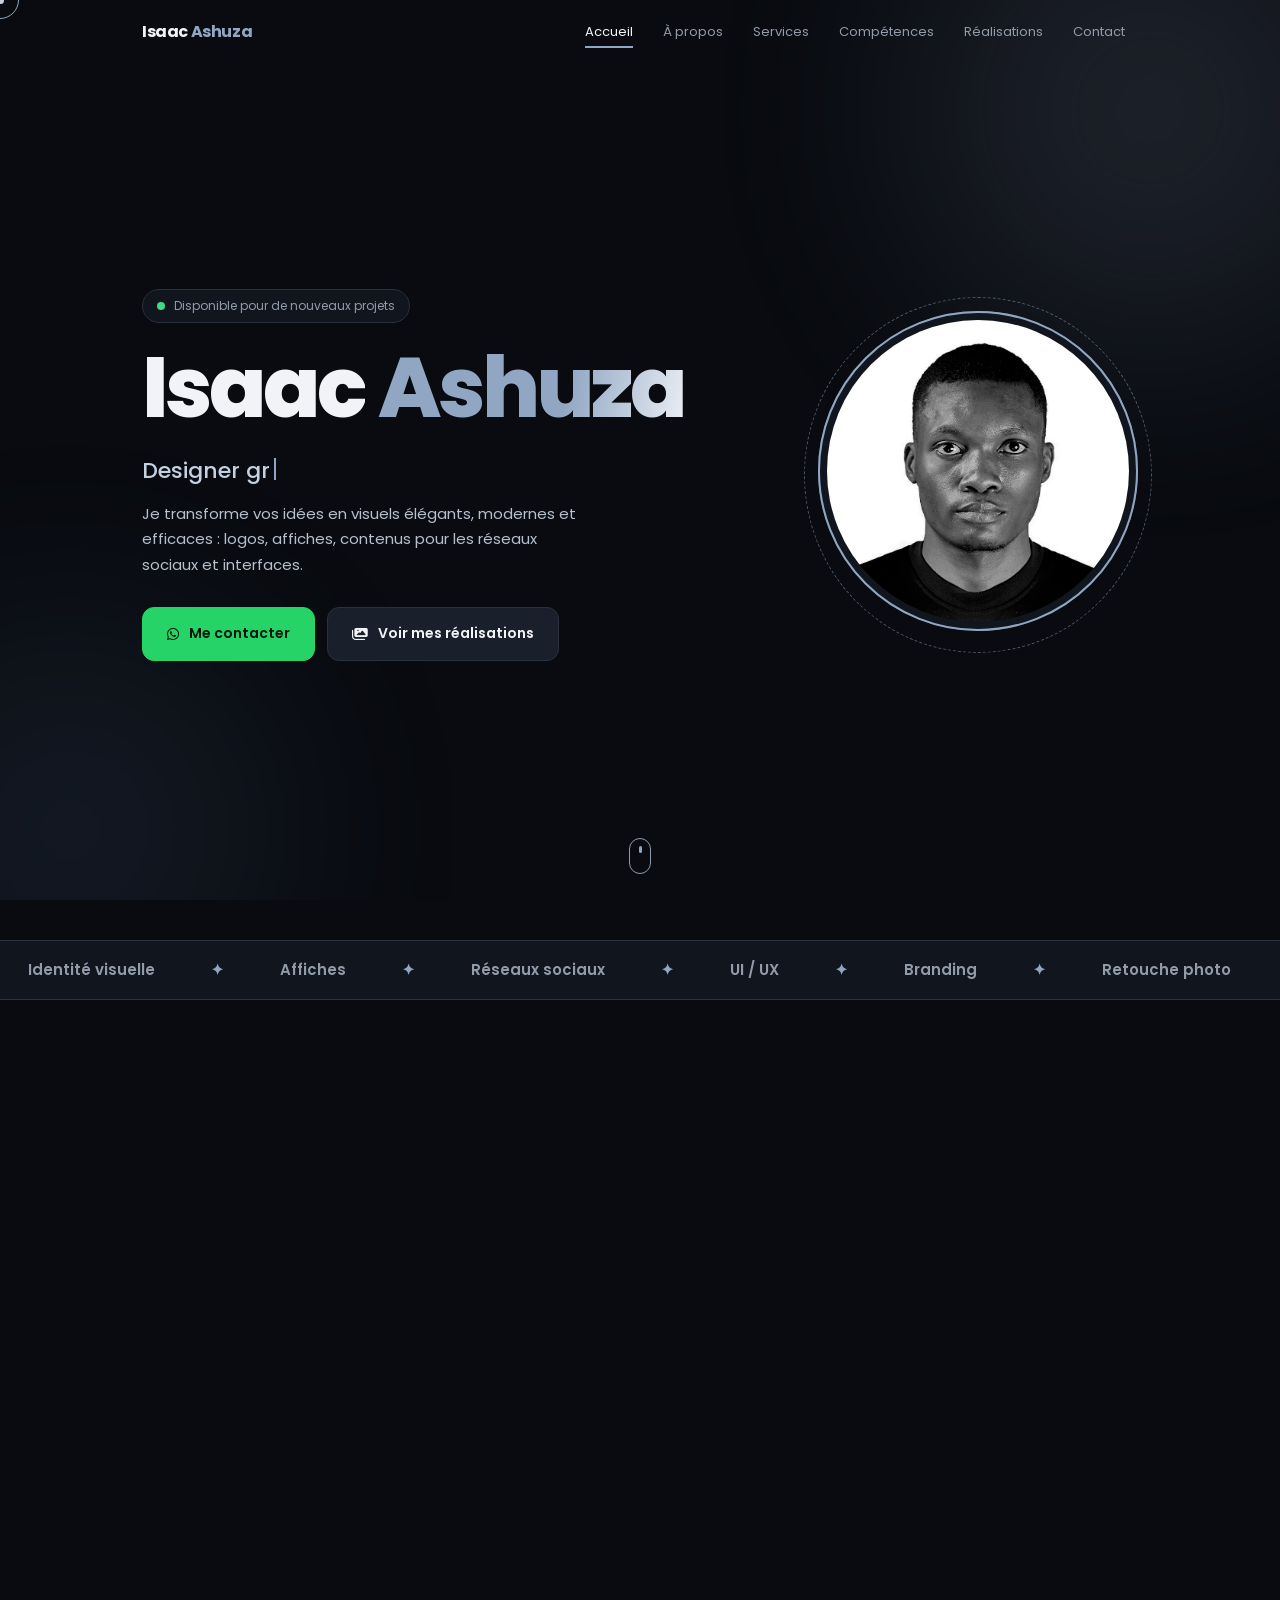
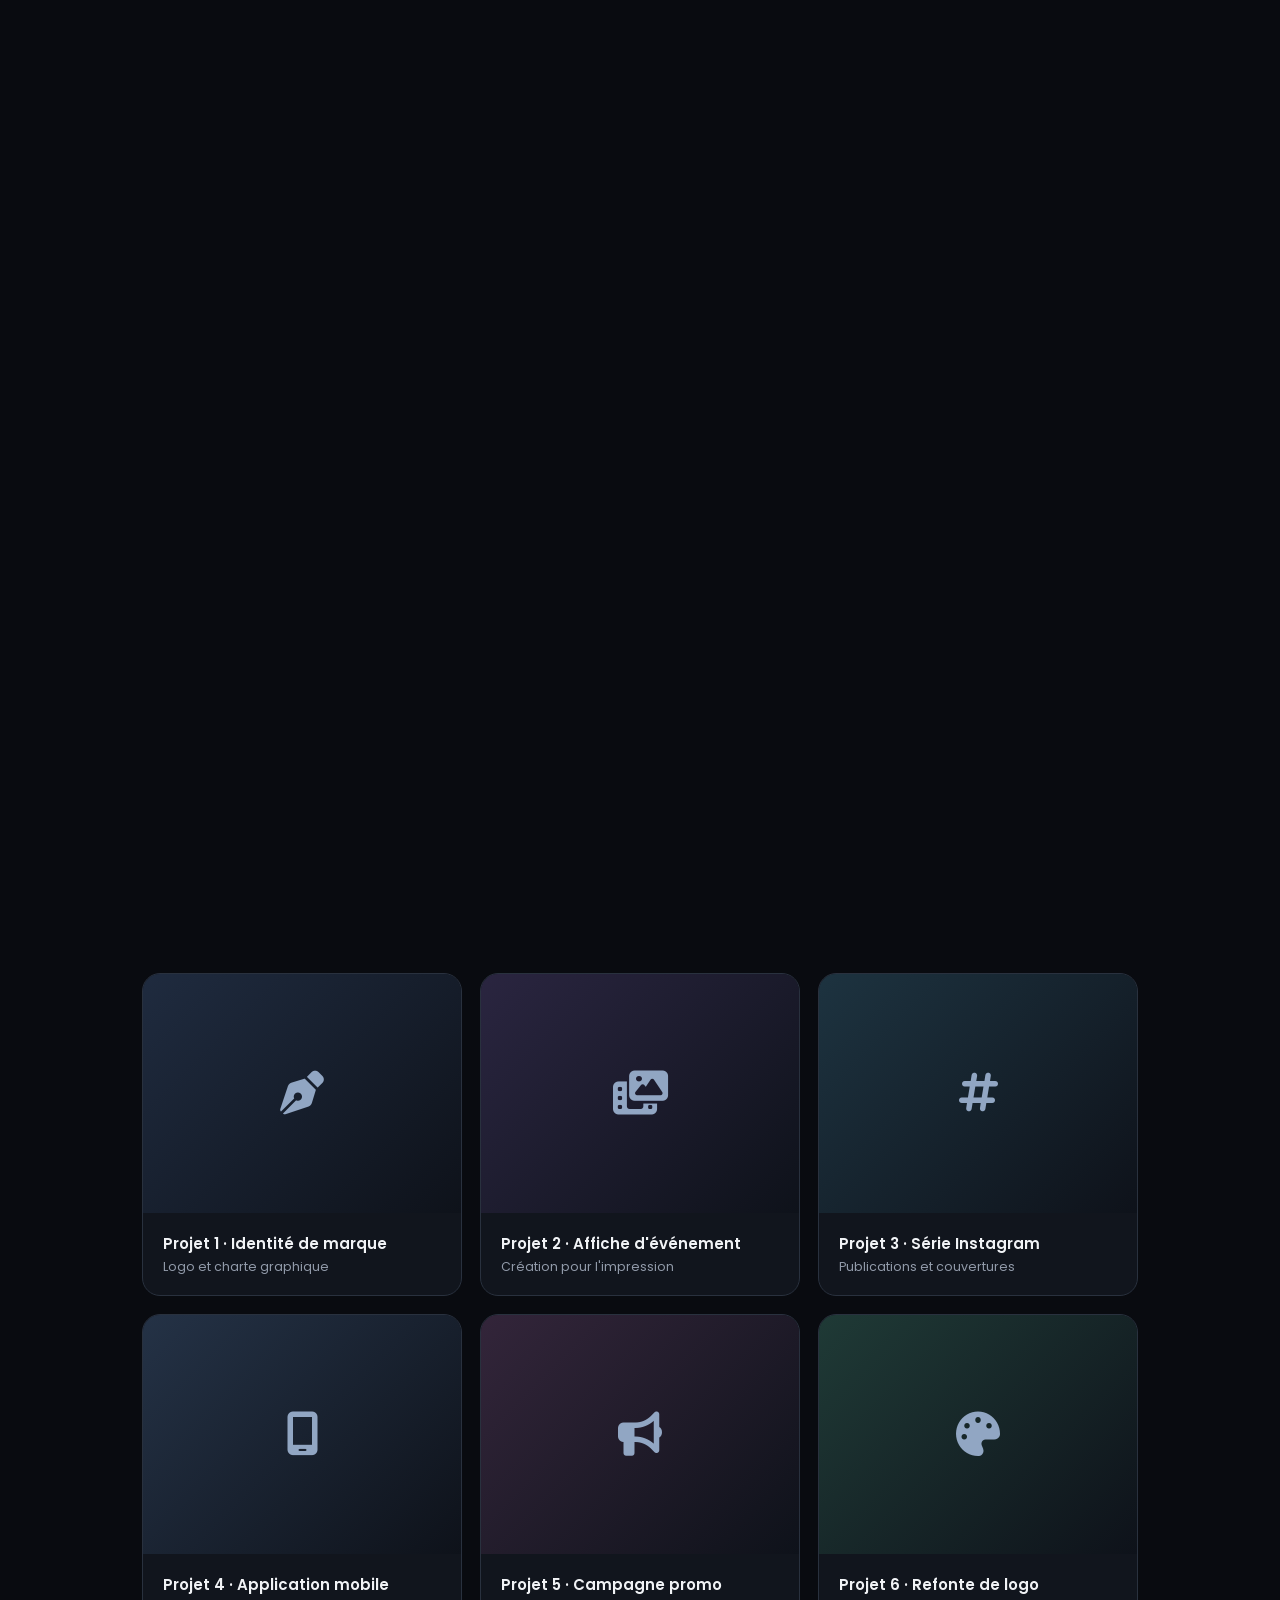
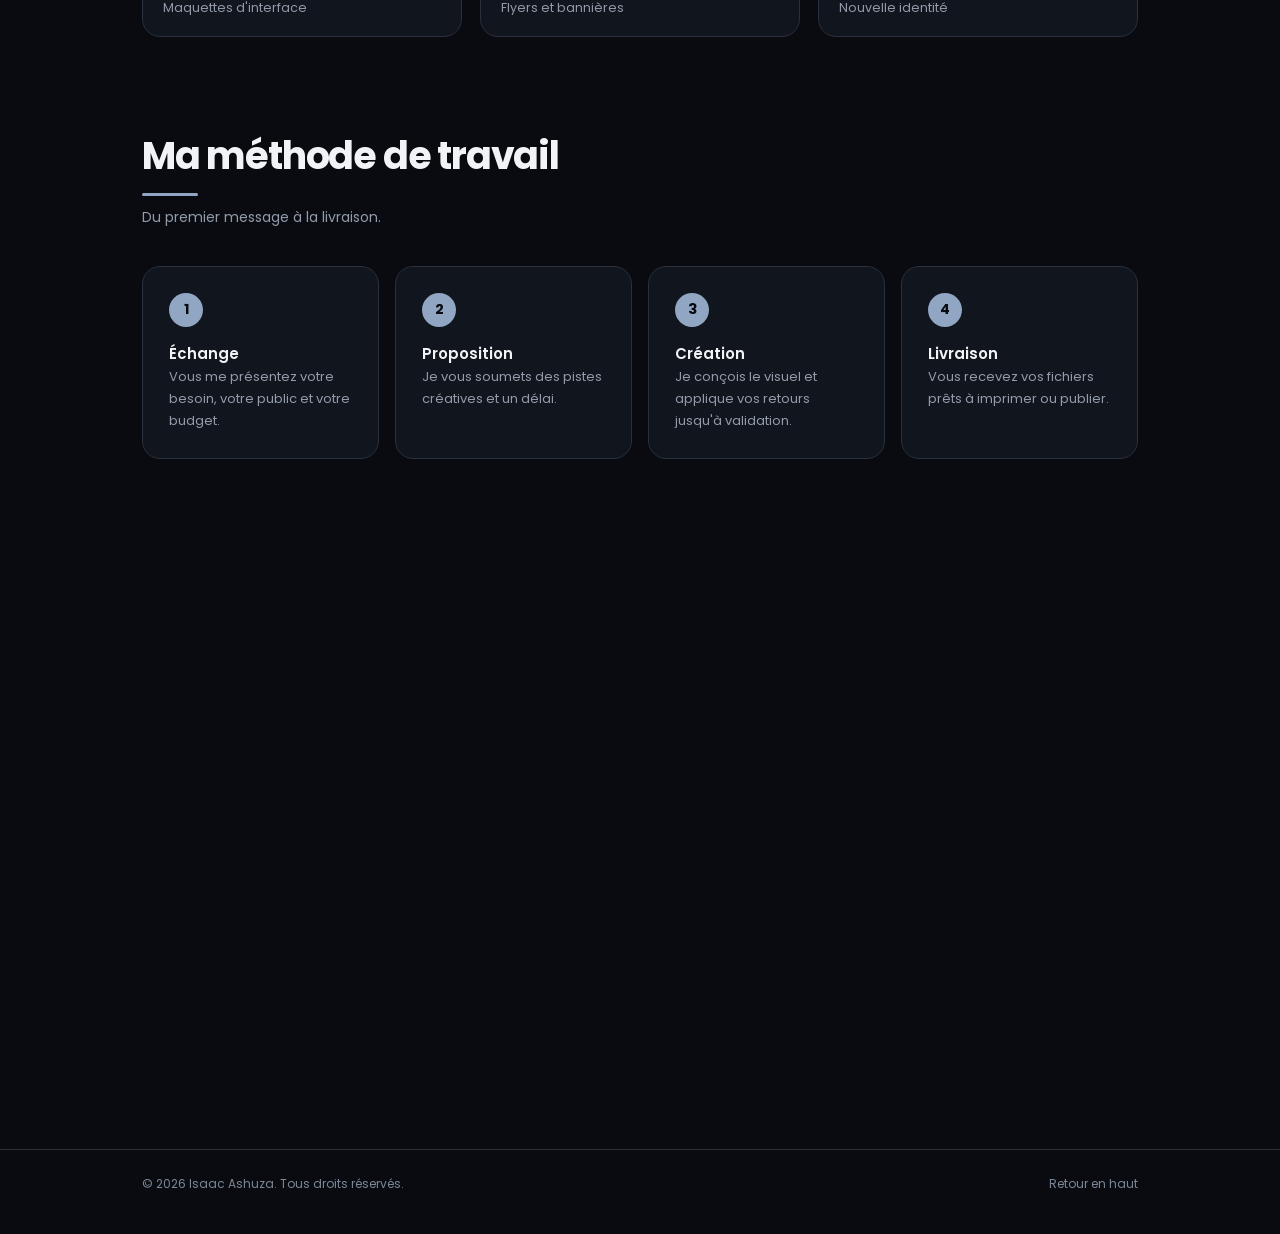
==== portfolio-pro.html @ dc1ad040 "Add files via upload" ====
<!DOCTYPE html>
<html lang="fr">
<head>
<meta charset="UTF-8">
<meta name="viewport" content="width=device-width, initial-scale=1.0">
<meta name="theme-color" content="#090B10">
<title>Isaac Ashuza | Designer graphique et créatif – Portfolio</title>
<meta name="description" content="Isaac Ashuza, designer graphique à Goma (RDC). Identité visuelle, affiches, réseaux sociaux et design d'interfaces.">
<meta property="og:type" content="website">
<meta property="og:locale" content="fr_FR">
<meta property="og:title" content="Isaac Ashuza | Designer graphique et créatif">
<meta property="og:description" content="Identité visuelle, affiches, réseaux sociaux et design d'interfaces.">
<meta property="og:image" content="isaac.png">
<link rel="icon" href="data:image/svg+xml,%3Csvg xmlns='http://www.w3.org/2000/svg' viewBox='0 0 100 100'%3E%3Crect width='100' height='100' rx='22' fill='%2391A6C3'/%3E%3Ctext x='50' y='68' font-size='56' font-weight='700' text-anchor='middle' fill='%23090B10' font-family='Arial'%3EIA%3C/text%3E%3C/svg%3E">
<link rel="preconnect" href="https://fonts.googleapis.com">
<link rel="preconnect" href="https://fonts.gstatic.com" crossorigin>
<link href="https://fonts.googleapis.com/css2?family=Poppins:wght@300;400;500;600;700;800&display=swap" rel="stylesheet">
<link rel="stylesheet" href="https://cdnjs.cloudflare.com/ajax/libs/font-awesome/6.5.2/css/all.min.css">
<script>document.documentElement.classList.add('js')</script>
<link rel="stylesheet" href="style.css">
</head>
<body>
<a class="skip" href="#contenu">Aller au contenu</a>

<div id="loader" aria-hidden="true"><div class="ld"><b id="pct">0</b><span>Isaac Ashuza · Chargement</span><i id="ldb"></i></div></div>
<div id="bar"></div><div class="cur"></div><div class="ring"></div>
<div class="aurora" aria-hidden="true"><i></i><i></i></div>

<header id="hd">
  <div class="wrap nav">
    <a class="logo" href="#accueil">Isaac <b>Ashuza</b></a>
    <nav aria-label="Navigation principale">
      <ul class="links" id="links">
        <li><a href="#accueil">Accueil</a></li>
        <li><a href="#apropos">À propos</a></li>
        <li><a href="#services">Services</a></li>
        <li><a href="#competences">Compétences</a></li>
        <li><a href="#realisations">Réalisations</a></li>
        <li><a href="#contact">Contact</a></li>
      </ul>
    </nav>
    <button class="burger" id="burger" aria-label="Ouvrir le menu" aria-expanded="false" aria-controls="links"><span></span><span></span></button>
  </div>
</header>

<main id="contenu">
  <section class="hero" id="accueil" style="padding-top:110px">
    <div class="wrap">
      <div>
        <p class="status rv" style="--d:0"><i></i>Disponible pour de nouveaux projets</p>
        <h1 aria-label="Isaac Ashuza"><span class="w" style="--i:0"><span>Isaac</span></span> <span class="w" style="--i:1"><span>Ashuza</span></span></h1>
        <p class="role rv" style="--d:.1"><span id="typed"></span></p>
        <p class="intro rv" style="--d:.2">Je transforme vos idées en visuels élégants, modernes et efficaces : logos, affiches, contenus pour les réseaux sociaux et interfaces.</p>
        <div class="cta rv" style="--d:.3">
          <a class="btn main mag" href="https://wa.me/243971981127?text=Bonjour%20Isaac%2C%20j%27ai%20vu%20votre%20portfolio%20et%20j%27aimerais%20discuter%20d%27un%20projet." target="_blank" rel="noopener noreferrer"><i class="fab fa-whatsapp"></i>Me contacter</a>
          <a class="btn mag" href="#realisations"><i class="fas fa-images"></i>Voir mes réalisations</a>
        </div>
      </div>
      <div class="photo rv" style="--d:.2"><img src="isaac.png" alt="Portrait d'Isaac Ashuza" width="320" height="320"></div>
    </div>
    <span class="scroll" aria-hidden="true"></span>
  </section>

  <div class="marquee" aria-hidden="true"><div class="mq" id="mq"></div></div>

  <section id="apropos"><div class="wrap about">
    <div data-r>
      <h2>À propos de moi</h2>
      <p class="lead">Un regard créatif, un goût pour la technologie.</p>
      <p>Passionné par le design moderne et les nouvelles technologies, j'aime transformer les idées en expériences visuelles créatives, élégantes et innovantes.</p>
      <p>Chaque projet commence par l'écoute : comprendre votre activité, votre public et vos objectifs, pour créer des visuels qui vous ressemblent et qui se remarquent.</p>
    </div>
    <div class="stats" data-r style="--d:2">
      <!-- Remplacez ces chiffres par les vôtres -->
      <div class="stat"><b data-count="50" data-suf="+">0</b><span>Projets réalisés</span></div>
      <div class="stat"><b data-count="30" data-suf="+">0</b><span>Clients satisfaits</span></div>
      <div class="stat"><b data-count="3" data-suf=" ans">0</b><span>D'expérience</span></div>
      <div class="stat"><b data-count="100" data-suf=" %">0</b><span>Passion</span></div>
    </div>
  </div></section>

  <section id="services"><div class="wrap">
    <h2 data-r>Services</h2>
    <p class="lead" data-r>Ce que je peux réaliser pour vous.</p>
    <div class="grid">
      <article class="card tilt" data-r style="--d:0"><i class="fas fa-pen-nib" aria-hidden="true"></i><h3>Logo et identité visuelle</h3><p>Logo, couleurs, typographies et charte graphique pour une image cohérente.</p></article>
      <article class="card tilt" data-r style="--d:1"><i class="fas fa-photo-film" aria-hidden="true"></i><h3>Affiches et flyers</h3><p>Supports imprimés et numériques pour vos événements et promotions.</p></article>
      <article class="card tilt" data-r style="--d:2"><i class="fas fa-hashtag" aria-hidden="true"></i><h3>Contenus réseaux sociaux</h3><p>Publications et visuels adaptés à Instagram, TikTok et Snapchat.</p></article>
      <article class="card tilt" data-r style="--d:3"><i class="fas fa-mobile-screen" aria-hidden="true"></i><h3>Design UI / UX</h3><p>Maquettes d'applications et de sites web claires et modernes.</p></article>
    </div>
  </div></section>

  <section id="competences"><div class="wrap">
    <h2 data-r>Compétences</h2>
    <p class="lead" data-r>Mes points forts et les outils que j'utilise.</p>
    <!-- Adaptez les niveaux (--v entre 0 et 1) -->
    <div class="skills">
      <div data-r><div class="sk-top"><span>Design graphique</span><em>90 %</em></div><div class="bar" style="--v:.9"><i></i></div></div>
      <div data-r style="--d:1"><div class="sk-top"><span>Identité visuelle</span><em>85 %</em></div><div class="bar" style="--v:.85"><i></i></div></div>
      <div data-r style="--d:2"><div class="sk-top"><span>UI / UX Design</span><em>80 %</em></div><div class="bar" style="--v:.8"><i></i></div></div>
      <div data-r style="--d:3"><div class="sk-top"><span>Retouche photo</span><em>75 %</em></div><div class="bar" style="--v:.75"><i></i></div></div>
    </div>
    <div class="tags" data-r>
      <span class="tag">Photoshop</span><span class="tag">Illustrator</span><span class="tag">Figma</span><span class="tag">Canva</span><span class="tag">Créativité</span><span class="tag">Technologie</span>
    </div>
  </div></section>

  <section id="realisations"><div class="wrap">
    <h2 data-r>Réalisations</h2>
    <p class="lead" data-r>Une sélection de mes projets récents. Cliquez sur un thème pour filtrer.</p>
    <div class="filters" data-r role="group" aria-label="Filtrer les projets">
      <button class="fb on" data-f="tous">Tous</button><button class="fb" data-f="identite">Identité visuelle</button><button class="fb" data-f="affiche">Affiches</button><button class="fb" data-f="social">Réseaux sociaux</button><button class="fb" data-f="ui">UI / UX</button>
    </div>
    <!-- Pour ajouter votre image : remplacez le <i> par <img src="projet1.jpg" alt="Description" loading="lazy"> -->
    <div class="projects">
      <article class="proj" data-c="identite"><div class="thumb" style="--g1:#1F2B3F;--g2:#0E121A"><i class="fas fa-pen-nib"></i></div><div class="info"><h3>Projet 1 · Identité de marque</h3><p>Logo et charte graphique</p></div></article>
      <article class="proj" data-c="affiche"><div class="thumb" style="--g1:#2A2540;--g2:#0E121A"><i class="fas fa-photo-film"></i></div><div class="info"><h3>Projet 2 · Affiche d'événement</h3><p>Création pour l'impression</p></div></article>
      <article class="proj" data-c="social"><div class="thumb" style="--g1:#1D3340;--g2:#0E121A"><i class="fas fa-hashtag"></i></div><div class="info"><h3>Projet 3 · Série Instagram</h3><p>Publications et couvertures</p></div></article>
      <article class="proj" data-c="ui"><div class="thumb" style="--g1:#243246;--g2:#0E121A"><i class="fas fa-mobile-screen"></i></div><div class="info"><h3>Projet 4 · Application mobile</h3><p>Maquettes d'interface</p></div></article>
      <article class="proj" data-c="affiche"><div class="thumb" style="--g1:#33253A;--g2:#0E121A"><i class="fas fa-bullhorn"></i></div><div class="info"><h3>Projet 5 · Campagne promo</h3><p>Flyers et bannières</p></div></article>
      <article class="proj" data-c="identite"><div class="thumb" style="--g1:#1F3A36;--g2:#0E121A"><i class="fas fa-palette"></i></div><div class="info"><h3>Projet 6 · Refonte de logo</h3><p>Nouvelle identité</p></div></article>
    </div>
  </div></section>

  <section id="methode"><div class="wrap">
    <h2 data-r>Ma méthode de travail</h2>
    <p class="lead" data-r>Du premier message à la livraison.</p>
    <ol class="steps">
      <li data-r style="--d:0"><h3>Échange</h3><p>Vous me présentez votre besoin, votre public et votre budget.</p></li>
      <li data-r style="--d:1"><h3>Proposition</h3><p>Je vous soumets des pistes créatives et un délai.</p></li>
      <li data-r style="--d:2"><h3>Création</h3><p>Je conçois le visuel et applique vos retours jusqu'à validation.</p></li>
      <li data-r style="--d:3"><h3>Livraison</h3><p>Vous recevez vos fichiers prêts à imprimer ou publier.</p></li>
    </ol>
  </div></section>

  <section id="contact"><div class="wrap">
    <div class="contact" data-r>
      <div>
        <h2>Parlons de votre projet</h2>
        <p class="lead">Remplissez le formulaire : votre message s'ouvrira directement dans WhatsApp.</p>
        <div class="socials">
          <a href="https://www.instagram.com/ash06769?igsh=MWFqNnZ1bHA1bXRkYw==" target="_blank" rel="noopener noreferrer" aria-label="Instagram"><i class="fab fa-instagram"></i></a>
          <a href="https://www.snapchat.com/add/isaacashuza12" target="_blank" rel="noopener noreferrer" aria-label="Snapchat"><i class="fab fa-snapchat"></i></a>
          <a href="https://www.tiktok.com/@isaacash801" target="_blank" rel="noopener noreferrer" aria-label="TikTok"><i class="fab fa-tiktok"></i></a>
        </div>
      </div>
      <form id="form" novalidate>
        <label>Votre nom<input id="fn" name="nom" autocomplete="name" required></label>
        <label>Type de projet<select id="ft"><option>Logo et identité visuelle</option><option>Affiche ou flyer</option><option>Contenu réseaux sociaux</option><option>Design UI / UX</option><option>Autre</option></select></label>
        <label>Votre message<textarea id="fm" required></textarea></label>
        <p class="err" id="err" role="alert"></p>
        <button class="btn main mag" type="submit"><i class="fab fa-whatsapp"></i>Envoyer sur WhatsApp</button>
      </form>
    </div>
  </div></section>
</main>

<footer><div class="wrap"><span>© 2026 Isaac Ashuza. Tous droits réservés.</span><a href="#accueil">Retour en haut</a></div></footer>
<button id="top" aria-label="Retour en haut"><i class="fas fa-arrow-up"></i></button>

<script src="script.js" defer></script>
</body>
</html>
---- style.css ----
/* Portfolio d'Isaac Ashuza : styles et interactions */
:root{--accent:#91A6C3;--accent-2:#C4D1E2;--bg:#090B10;--surface:#11151D;--surface-2:#1A202B;--border:#29313E;--text:#F1F3F6;--muted:#929BAA;--ease:cubic-bezier(.22,1,.36,1)}
*{margin:0;padding:0;box-sizing:border-box}
html{scroll-behavior:smooth;scroll-padding-top:76px}
body{background:var(--bg);color:var(--text);font-family:'Poppins',sans-serif;line-height:1.7;overflow-x:hidden}
body.lock{overflow:hidden}
a{color:inherit;text-decoration:none}
button,input,select,textarea{font:inherit;color:inherit}
:focus-visible{outline:2px solid var(--accent-2);outline-offset:3px;border-radius:6px}
.wrap{max-width:1040px;margin:0 auto;padding:0 22px}
section{padding:96px 0 0}
h2{font-size:clamp(26px,5vw,38px);font-weight:700;letter-spacing:-1.2px;line-height:1.2}
.lead{color:var(--muted);font-size:14px;margin:10px 0 36px;max-width:56ch}
.skip{position:absolute;left:-999px;top:8px;background:var(--accent);color:#090B10;padding:8px 14px;border-radius:6px;z-index:300}
.skip:focus{left:8px}

/* Préchargement */
#loader{position:fixed;inset:0;z-index:200;display:grid;place-items:center;background:var(--bg);transition:transform .9s var(--ease),opacity .4s .5s}
#loader.done{transform:translateY(-100%);opacity:0;pointer-events:none}
.ld{text-align:center}
.ld b{display:block;font-size:clamp(46px,12vw,88px);font-weight:800;letter-spacing:-3px;line-height:1}
.ld span{display:block;color:var(--muted);font-size:12px;margin-top:10px}
.ld i{display:block;height:2px;width:160px;margin:18px auto 0;background:var(--border);overflow:hidden}
.ld i::after{content:"";display:block;height:100%;width:100%;background:var(--accent);transform:scaleX(var(--p,0));transform-origin:left}

/* Progression et curseur */
#bar{position:fixed;top:0;left:0;height:3px;width:100%;background:var(--accent);transform:scaleX(0);transform-origin:left;z-index:150}
.cur,.ring{position:fixed;top:0;left:0;pointer-events:none;z-index:250;opacity:0;border-radius:50%;transition:opacity .3s}
.cur{width:7px;height:7px;background:var(--accent-2);margin:-3.5px 0 0 -3.5px}
.ring{width:38px;height:38px;border:1px solid var(--accent);margin:-19px 0 0 -19px;transition:opacity .3s,width .3s var(--ease),height .3s var(--ease),margin .3s var(--ease),background .3s}
.ring.big{width:64px;height:64px;margin:-32px 0 0 -32px;background:rgba(145,166,195,.12)}
body.mouse .cur,body.mouse .ring{opacity:1}
body.mouse,body.mouse a,body.mouse button{cursor:none}

/* Fond animé */
.aurora{position:fixed;inset:0;z-index:-1;overflow:hidden;pointer-events:none}
.aurora i{position:absolute;border-radius:50%;filter:blur(120px);opacity:.16;will-change:transform}
.aurora i:nth-child(1){width:460px;height:460px;background:var(--accent);top:-120px;right:-100px;animation:float 18s ease-in-out infinite}
.aurora i:nth-child(2){width:380px;height:380px;background:#5E7BA8;bottom:-120px;left:-120px;animation:float 22s ease-in-out infinite reverse}
@keyframes float{50%{transform:translate(-50px,60px) scale(1.15)}}

/* En-tête */
header{position:fixed;top:0;left:0;right:0;z-index:100;transition:background .3s,border-color .3s,transform .5s var(--ease);border-bottom:1px solid transparent}
header.solid{background:rgba(9,11,16,.85);backdrop-filter:blur(12px);border-color:var(--border)}
.nav{height:64px;display:flex;align-items:center;justify-content:space-between}
.logo{font-weight:700;font-size:16px;letter-spacing:-.4px}
.logo b{color:var(--accent)}
.links{display:flex;gap:4px;list-style:none}
.links a{position:relative;display:block;padding:8px 13px;font-size:13px;color:var(--muted);transition:color .2s}
.links a::after{content:"";position:absolute;left:13px;right:13px;bottom:3px;height:2px;background:var(--accent);transform:scaleX(0);transition:transform .35s var(--ease)}
.links a:hover,.links a.on{color:var(--text)}
.links a:hover::after,.links a.on::after{transform:scaleX(1)}
.burger{display:none;width:44px;height:44px;background:none;border:1px solid var(--border);border-radius:10px;position:relative}
.burger span{position:absolute;left:12px;right:12px;height:2px;background:var(--text);transition:.3s var(--ease)}
.burger span:nth-child(1){top:16px}.burger span:nth-child(2){top:26px}
.burger[aria-expanded=true] span:nth-child(1){top:21px;transform:rotate(45deg)}
.burger[aria-expanded=true] span:nth-child(2){top:21px;transform:rotate(-45deg)}

/* Accueil */
.hero{min-height:100svh;display:flex;align-items:center;padding:110px 0 60px}
.hero .wrap{display:grid;grid-template-columns:1fr auto;gap:56px;align-items:center;width:100%}
.status{display:inline-flex;align-items:center;gap:9px;padding:6px 14px;border:1px solid var(--border);border-radius:30px;background:var(--surface);font-size:12px;color:var(--muted)}
.status i{width:8px;height:8px;border-radius:50%;background:#3DDC84;animation:pulse 2s infinite}
@keyframes pulse{0%{box-shadow:0 0 0 0 rgba(61,220,132,.6)}100%{box-shadow:0 0 0 10px rgba(61,220,132,0)}}
h1{font-size:clamp(42px,9vw,84px);font-weight:800;letter-spacing:-3px;line-height:1.02;margin:22px 0 14px}
.w{display:inline-block;overflow:hidden;vertical-align:top;padding-bottom:.08em}
.w>span{display:inline-block}
.js .w>span{transform:translateY(110%);transition:transform 1s var(--ease);transition-delay:calc(var(--i)*.12s + .2s)}
.ready .w>span{transform:none}
h1 .w:last-child{color:var(--accent)}
.role{font-size:clamp(16px,3vw,22px);color:var(--accent-2);font-weight:500;min-height:1.7em}
.role::after{content:"";display:inline-block;width:2px;height:1em;background:var(--accent);margin-left:4px;vertical-align:-2px;animation:blink 1s steps(1) infinite}
@keyframes blink{50%{opacity:0}}
.intro{color:#B7C1CE;font-size:15px;margin-top:12px;max-width:50ch}
.cta{display:flex;flex-wrap:wrap;gap:12px;margin-top:30px}
.btn{display:inline-flex;align-items:center;gap:10px;padding:14px 24px;border-radius:12px;border:1px solid var(--border);background:var(--surface-2);font-size:14px;font-weight:600;transition:background .25s,border-color .25s,color .25s;will-change:transform}
.btn:hover{border-color:var(--accent);color:var(--accent-2)}
.btn.main{background:#25D366;border-color:#25D366;color:#07150C}
.btn.main:hover{background:transparent;color:#25D366}
.photo{position:relative;width:min(320px,70vw);aspect-ratio:1}
.photo::before{content:"";position:absolute;inset:-14px;border-radius:50%;border:1px dashed var(--accent);opacity:.5;animation:spin 30s linear infinite}
@keyframes spin{to{transform:rotate(360deg)}}
.photo img{width:100%;height:100%;object-fit:cover;border-radius:50%;border:2px solid var(--accent);padding:7px;background:var(--surface)}
.js .hero .rv{opacity:0;transform:translateY(26px);transition:opacity .9s var(--ease),transform .9s var(--ease);transition-delay:calc(var(--d,0)*1s + .7s)}
.ready .hero .rv{opacity:1;transform:none}
.scroll{position:absolute;bottom:26px;left:50%;width:22px;height:36px;border:1.5px solid var(--muted);border-radius:12px;translate:-50% 0}
.scroll::after{content:"";position:absolute;top:7px;left:50%;width:3px;height:7px;margin-left:-1.5px;background:var(--accent);border-radius:3px;animation:wheel 1.6s infinite}
@keyframes wheel{0%{opacity:1;transform:none}100%{opacity:0;transform:translateY(12px)}}

/* Bandeau défilant */
.marquee{margin-top:40px;border-block:1px solid var(--border);overflow:hidden;background:var(--surface);padding:16px 0}
.mq{display:flex;width:max-content;animation:mq 28s linear infinite}
.marquee:hover .mq{animation-play-state:paused}
.mq span{padding:0 28px;font-size:15px;font-weight:600;color:var(--muted);white-space:nowrap}
.mq span::after{content:"✦";margin-left:56px;color:var(--accent)}
@keyframes mq{to{transform:translateX(-50%)}}

/* Révélation au défilement */
.js [data-r]{opacity:0}
.js [data-r].in{opacity:1;animation:rise .9s var(--ease) calc(var(--d,0)*.1s) backwards}
@keyframes rise{from{opacity:0;transform:translateY(34px)}}

/* À propos */
.about{display:grid;grid-template-columns:1.3fr 1fr;gap:40px;align-items:start}
.about p{color:#B7C1CE;font-size:15px;margin-bottom:16px;max-width:58ch}
.stats{display:grid;grid-template-columns:repeat(2,1fr);gap:14px}
.stat{background:var(--surface);border:1px solid var(--border);border-radius:16px;padding:22px}
.stat b{display:block;font-size:34px;font-weight:700;letter-spacing:-1px;color:var(--accent-2);line-height:1.2}
.stat span{color:var(--muted);font-size:12.5px}

/* Cartes interactives */
.grid{display:grid;grid-template-columns:repeat(auto-fit,minmax(235px,1fr));gap:16px}
.card{position:relative;background:var(--surface);border:1px solid var(--border);border-radius:18px;padding:28px;overflow:hidden;transform-style:preserve-3d;transition:transform .4s var(--ease),border-color .3s;will-change:transform}
.card::before{content:"";position:absolute;inset:0;background:radial-gradient(260px circle at var(--mx,50%) var(--my,50%),rgba(145,166,195,.16),transparent 70%);opacity:0;transition:opacity .3s}
.card:hover{border-color:var(--accent)}
.card:hover::before{opacity:1}
.card i{display:grid;place-items:center;width:46px;height:46px;border-radius:12px;background:var(--surface-2);color:var(--accent);font-size:19px;margin-bottom:18px;transition:transform .5s var(--ease),background .3s,color .3s}
.card:hover i{transform:rotate(-8deg) scale(1.12);background:var(--accent);color:#090B10}
.card h3{font-size:16px;font-weight:600;margin-bottom:6px}
.card p{color:var(--muted);font-size:13px}

/* Compétences */
.skills{display:grid;grid-template-columns:1fr 1fr;gap:20px 48px}
.sk-top{display:flex;justify-content:space-between;font-size:13.5px;margin-bottom:8px}
.sk-top em{font-style:normal;color:var(--muted)}
.bar{height:7px;background:var(--surface-2);border-radius:7px;overflow:hidden}
.bar i{display:block;height:100%;width:100%;background:linear-gradient(90deg,#5E7BA8,var(--accent-2));border-radius:7px;transform:scaleX(0);transform-origin:left;transition:transform 1.5s var(--ease) .2s}
.in .bar i,.bar.in i{transform:scaleX(var(--v))}
.tags{display:flex;flex-wrap:wrap;gap:9px;margin-top:34px}
.tag{padding:9px 15px;border:1px solid var(--border);border-radius:9px;background:var(--surface-2);color:#C7D0DC;font-size:12.5px;transition:.3s var(--ease)}
.tag:hover{border-color:var(--accent);color:var(--accent-2);transform:translateY(-4px)}

/* Réalisations */
.filters{display:flex;flex-wrap:wrap;gap:8px;margin-bottom:26px}
.fb{padding:9px 18px;border:1px solid var(--border);border-radius:30px;background:var(--surface);color:var(--muted);font-size:13px;cursor:pointer;transition:.25s}
.fb:hover{color:var(--text);border-color:var(--accent)}
.fb.on{background:var(--accent);border-color:var(--accent);color:#090B10;font-weight:600}
.projects{display:grid;grid-template-columns:repeat(auto-fill,minmax(285px,1fr));gap:18px}
.proj{border-radius:18px;overflow:hidden;background:var(--surface);border:1px solid var(--border);transition:transform .45s var(--ease),border-color .3s;animation:pop .5s var(--ease) both}
.proj.off{display:none}
@keyframes pop{from{opacity:0;transform:scale(.92) translateY(14px)}}
.proj:hover{transform:translateY(-8px);border-color:var(--accent)}
.thumb{position:relative;aspect-ratio:4/3;display:grid;place-items:center;overflow:hidden;background:linear-gradient(135deg,var(--g1,#1A202B),var(--g2,#0E121A));font-size:44px;color:var(--accent)}
.thumb img{position:absolute;inset:0;width:100%;height:100%;object-fit:cover;transition:transform .8s var(--ease)}
.proj:hover .thumb img,.proj:hover .thumb>i{transform:scale(1.12)}
.thumb>i{transition:transform .8s var(--ease)}
.info{padding:18px 20px}
.info h3{font-size:15px;font-weight:600}
.info p{color:var(--muted);font-size:12.5px}

/* Méthode */
.steps{display:grid;grid-template-columns:repeat(auto-fit,minmax(210px,1fr));gap:16px;list-style:none;counter-reset:s}
.steps li{counter-increment:s;background:var(--surface);border:1px solid var(--border);border-radius:18px;padding:26px}
.steps li::before{content:counter(s);display:grid;place-items:center;width:34px;height:34px;border-radius:50%;background:var(--accent);color:#090B10;font-weight:700;font-size:14px;margin-bottom:14px}
.steps h3{font-size:15px;font-weight:600}
.steps p{color:var(--muted);font-size:13px}

/* Contact */
.contact{display:grid;grid-template-columns:1fr 1.1fr;gap:40px;background:var(--surface);border:1px solid var(--border);border-radius:24px;padding:44px;position:relative;overflow:hidden}
.contact::before{content:"";position:absolute;top:0;left:0;right:0;height:2px;background:var(--accent)}
.contact .lead{margin-bottom:24px}
.socials{display:flex;gap:12px;margin-top:26px}
.socials a{width:46px;height:46px;display:grid;place-items:center;border:1px solid var(--border);border-radius:12px;background:var(--surface-2);font-size:18px;transition:.3s var(--ease)}
.socials a:hover{background:var(--accent);border-color:var(--accent);color:#090B10;transform:translateY(-5px) rotate(-6deg)}
form{display:grid;gap:14px}
label{font-size:12.5px;color:var(--muted);display:grid;gap:6px}
input,select,textarea{width:100%;padding:13px 15px;background:var(--bg);border:1px solid var(--border);border-radius:11px;font-size:14px;transition:border-color .25s,box-shadow .25s}
input:focus,select:focus,textarea:focus{outline:0;border-color:var(--accent);box-shadow:0 0 0 3px rgba(145,166,195,.18)}
textarea{min-height:110px;resize:vertical}
.err{color:#FF8A8A;font-size:12px;min-height:1em}
form .btn{justify-content:center;border:0;cursor:pointer}

footer{margin-top:90px;border-top:1px solid var(--border);padding:24px 0 40px;color:#7D8696;font-size:12px}
footer .wrap{display:flex;flex-wrap:wrap;justify-content:space-between;gap:10px}
footer a:hover{color:var(--accent-2)}
#top{position:fixed;right:20px;bottom:20px;width:46px;height:46px;border-radius:50%;border:1px solid var(--border);background:var(--surface);color:var(--text);cursor:pointer;z-index:90;opacity:0;transform:translateY(20px);pointer-events:none;transition:.4s var(--ease)}
#top.show{opacity:1;transform:none;pointer-events:auto}
#top:hover{background:var(--accent);color:#090B10}

@media(max-width:820px){
  .burger{display:block}
  .links{position:fixed;inset:64px 0 auto 0;flex-direction:column;gap:0;padding:12px 22px 22px;background:rgba(9,11,16,.97);border-bottom:1px solid var(--border);transform:translateY(-120%);transition:transform .5s var(--ease)}
  .links.open{transform:none}
  .links a{padding:14px 0;font-size:16px}
  .links a::after{display:none}
  .hero .wrap{grid-template-columns:1fr;text-align:center;justify-items:center}
  .hero .photo{order:-1;width:200px}
  .intro{margin-inline:auto}.cta{justify-content:center}
  .about,.contact{grid-template-columns:1fr}
  .skills{grid-template-columns:1fr}
  .contact{padding:28px 22px}
  .scroll{display:none}
}
@media(prefers-reduced-motion:reduce){
  *,*::before,*::after{animation:none!important;transition:none!important;scroll-behavior:auto!important}
  .js .w>span,.js [data-r],.js .hero .rv{opacity:1!important;transform:none!important}
  #loader{display:none}
}

/* ==========================================================
   INTERACTIONS SUPPLÉMENTAIRES
   ========================================================== */
html{color-scheme:dark}
::selection{background:var(--accent);color:#090B10}
html{scrollbar-width:thin;scrollbar-color:var(--border) var(--bg)}
::-webkit-scrollbar{width:10px}
::-webkit-scrollbar-track{background:var(--bg)}
::-webkit-scrollbar-thumb{background:var(--border);border-radius:10px;border:2px solid var(--bg)}
::-webkit-scrollbar-thumb:hover{background:var(--accent)}

/* Boutons : reflet lumineux au survol */
.btn{position:relative;overflow:hidden;transition:background .25s,border-color .25s,color .25s,transform .35s var(--ease),box-shadow .3s}
.btn::after{content:"";position:absolute;inset:0;pointer-events:none;background:linear-gradient(105deg,transparent 30%,rgba(255,255,255,.28) 50%,transparent 70%);transform:translateX(-120%)}
.btn:hover::after{transform:translateX(120%);transition:transform .8s var(--ease)}
.btn:hover{box-shadow:0 10px 30px -10px rgba(145,166,195,.45)}
.btn.main:hover{box-shadow:0 10px 30px -10px rgba(37,211,102,.5)}
.btn:active{filter:brightness(.92)}
.btn:focus-visible{box-shadow:0 0 0 4px rgba(145,166,195,.35)}

/* Titre : dégradé animé sur le nom */
@supports ((-webkit-background-clip:text) or (background-clip:text)){
  h1 .w:last-child>span{background:linear-gradient(100deg,var(--accent) 25%,#fff 45%,var(--accent) 65%);background-size:250% 100%;-webkit-background-clip:text;background-clip:text;-webkit-text-fill-color:transparent;color:transparent;animation:shine 6s linear infinite}
}
@keyframes shine{from{background-position:150% 0}to{background-position:-100% 0}}

/* Photo : halo et cercle qui s'ouvre */
.photo img{transition:transform .8s var(--ease),box-shadow .6s}
.photo::before{transition:inset .6s var(--ease),opacity .4s}
.photo:hover img{transform:scale(1.04) rotate(-1.5deg);box-shadow:0 0 70px rgba(145,166,195,.28)}
.photo:hover::before{inset:-24px;opacity:.9}

/* Titres de section : trait qui se dessine */
h2[data-r]::after{content:"";display:block;width:56px;height:3px;margin-top:14px;border-radius:3px;background:var(--accent);transform:scaleX(0);transform-origin:left;transition:transform .9s var(--ease) .4s}
h2[data-r].in::after{transform:scaleX(1)}

/* Chiffres clés et étapes : relief au survol */
.stat{transition:transform .4s var(--ease),border-color .3s,background .3s}
.stat:hover{transform:translateY(-6px);border-color:var(--accent);background:var(--surface-2)}
.steps li{transition:transform .4s var(--ease),border-color .3s}
.steps li:hover{transform:translateY(-6px);border-color:var(--accent)}
.steps li::before{transition:transform .7s var(--ease)}
.steps li:hover::before{transform:rotate(360deg) scale(1.12)}

/* Barres de compétences : reflet qui passe */
.bar i{position:relative;overflow:hidden}
.bar i::after{content:"";position:absolute;inset:0;background:linear-gradient(90deg,transparent,rgba(255,255,255,.4),transparent);transform:translateX(-100%);animation:sweep 2.8s 2s infinite}
@keyframes sweep{to{transform:translateX(100%)}}

/* Projets : trait de lumière et flèche */
.thumb::before{content:"";position:absolute;top:0;bottom:0;left:-60%;width:45%;z-index:1;pointer-events:none;background:linear-gradient(105deg,transparent,rgba(255,255,255,.16),transparent);transform:skewX(-15deg);transition:left .9s var(--ease)}
.proj:hover .thumb::before{left:120%}
.info h3::after{content:"\2192";display:inline-block;margin-left:8px;opacity:0;transform:translateX(-8px);transition:.4s var(--ease);color:var(--accent)}
.proj:hover .info h3::after{opacity:1;transform:none}
.fb:active{transform:scale(.95)}

/* Formulaire */
input:focus,select:focus,textarea:focus{transform:translateY(-2px)}
input,select,textarea{transition:border-color .25s,box-shadow .25s,transform .3s var(--ease)}
input:user-invalid,textarea:user-invalid{border-color:#FF8A8A}

/* Liens du pied de page et bouton retour */
footer a{background:linear-gradient(var(--accent),var(--accent)) left bottom/0 1px no-repeat;transition:background-size .4s var(--ease),color .2s}
footer a:hover{background-size:100% 1px}
#top:hover i{animation:hop .6s var(--ease)}
@keyframes hop{40%{transform:translateY(-6px)}}

/* Défilement piloté par le scroll (navigateurs récents) */
@supports (animation-timeline:view()){
  .hero .wrap{animation:heroOut linear both;animation-timeline:view();animation-range:exit 0% exit 75%}
  @keyframes heroOut{to{opacity:.1;transform:translateY(-70px) scale(.97)}}
}

/* Écrans tactiles : retour visuel à l'appui */
@media(hover:none){
  .btn:active{transform:scale(.97)}
  .card:active,.stat:active,.steps li:active{border-color:var(--accent)}
  .proj:active{transform:translateY(-4px)}
}
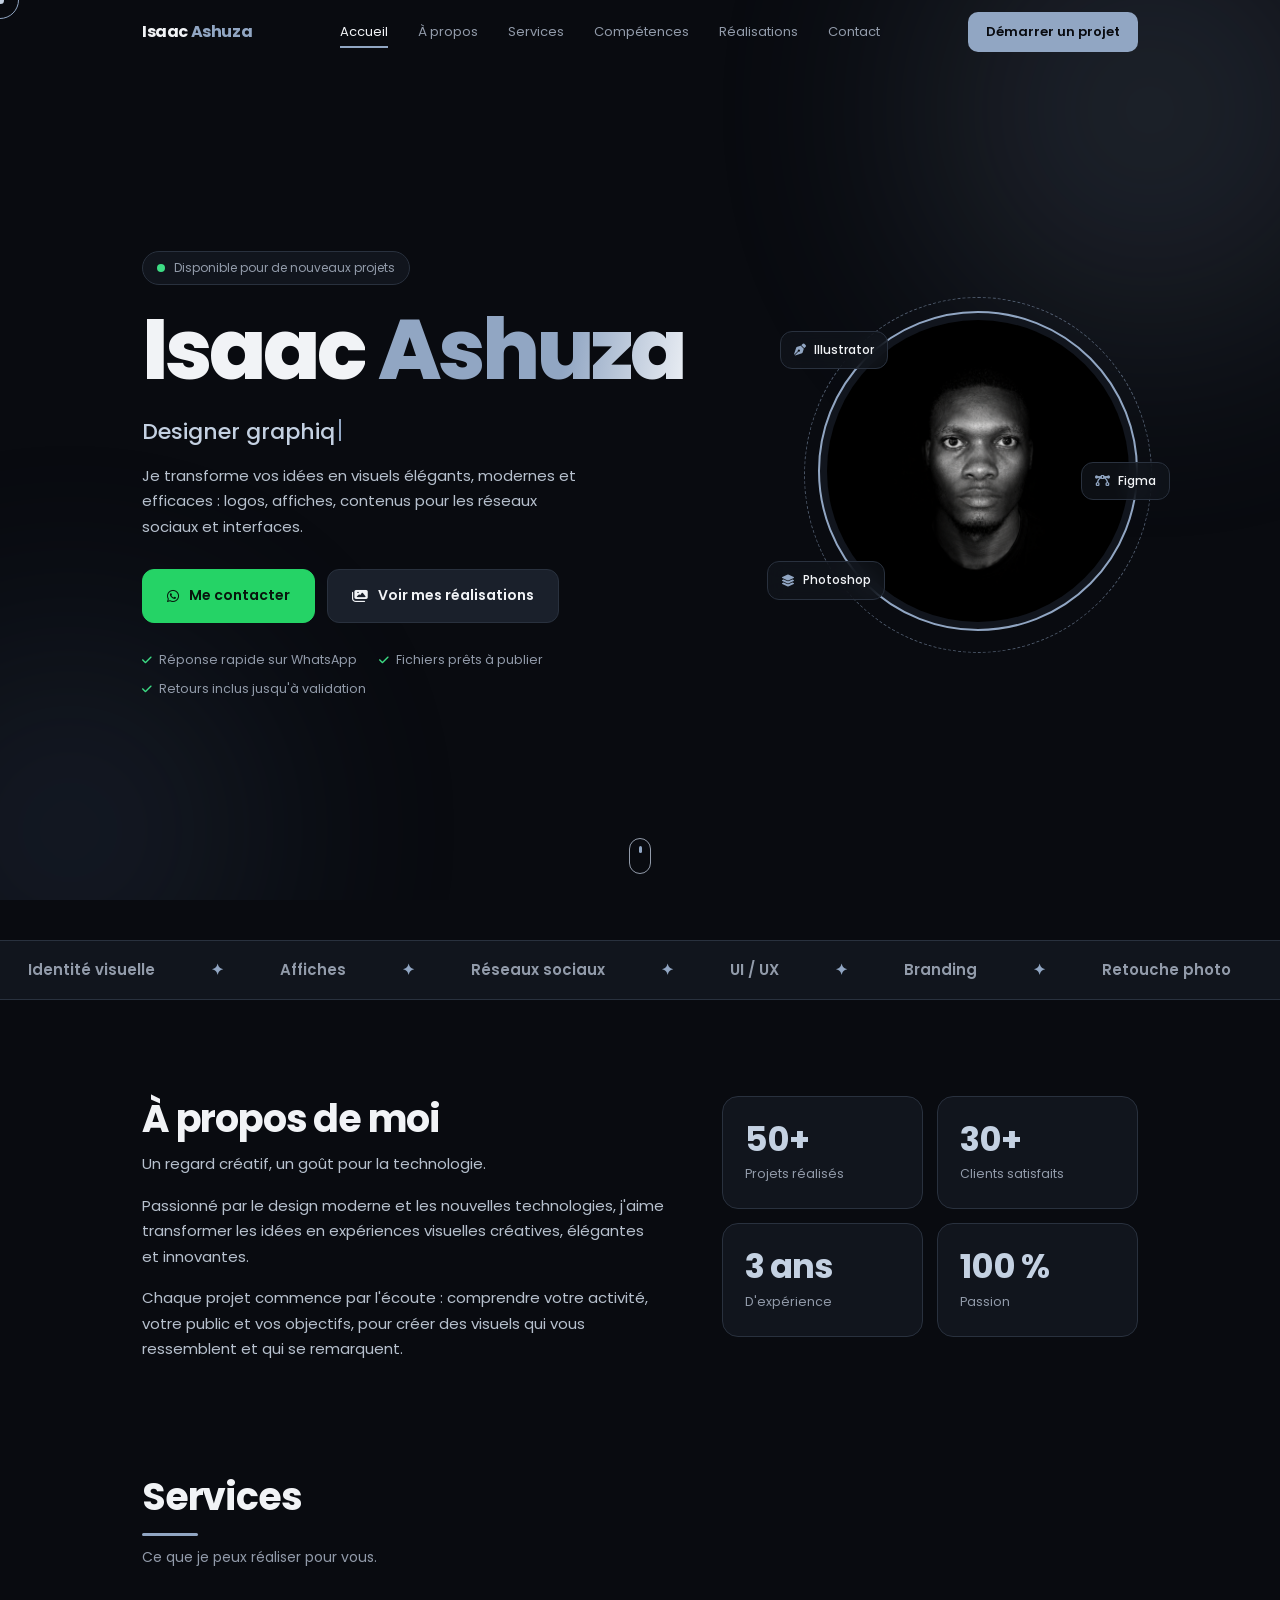
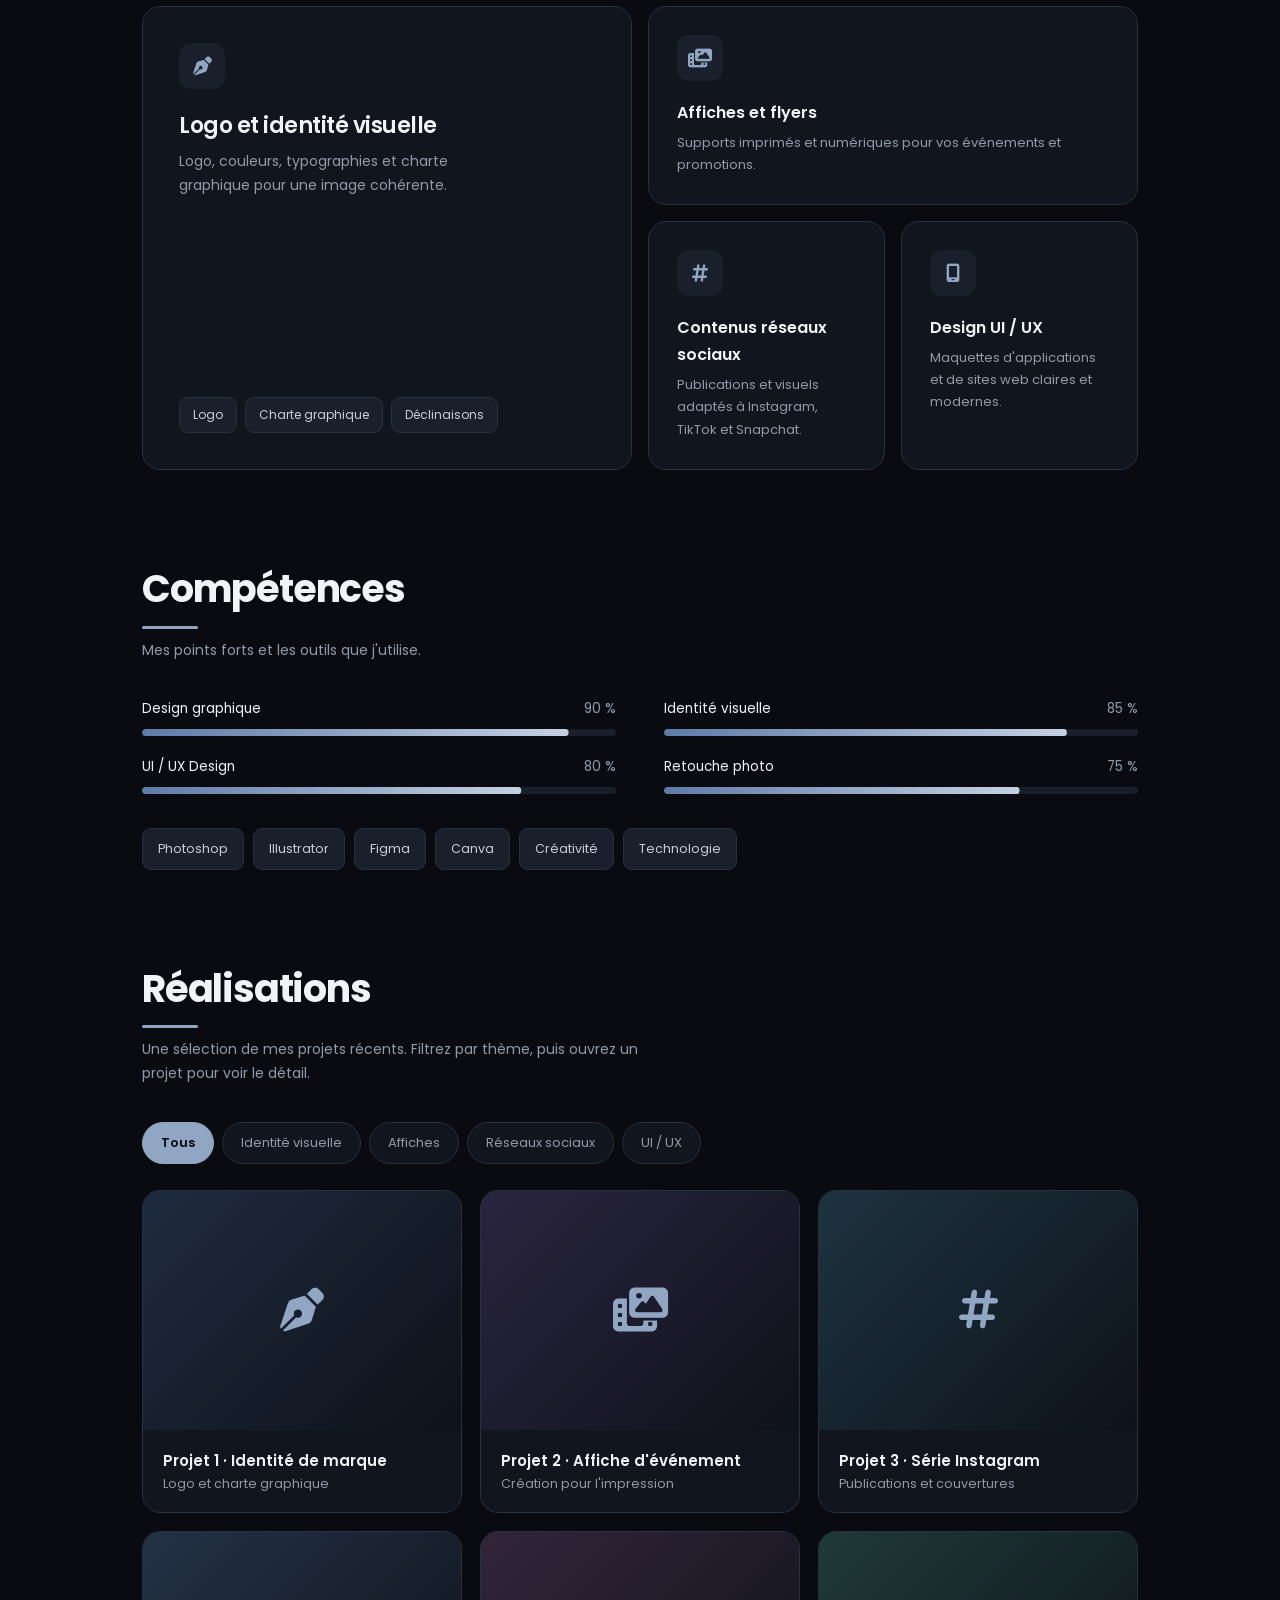
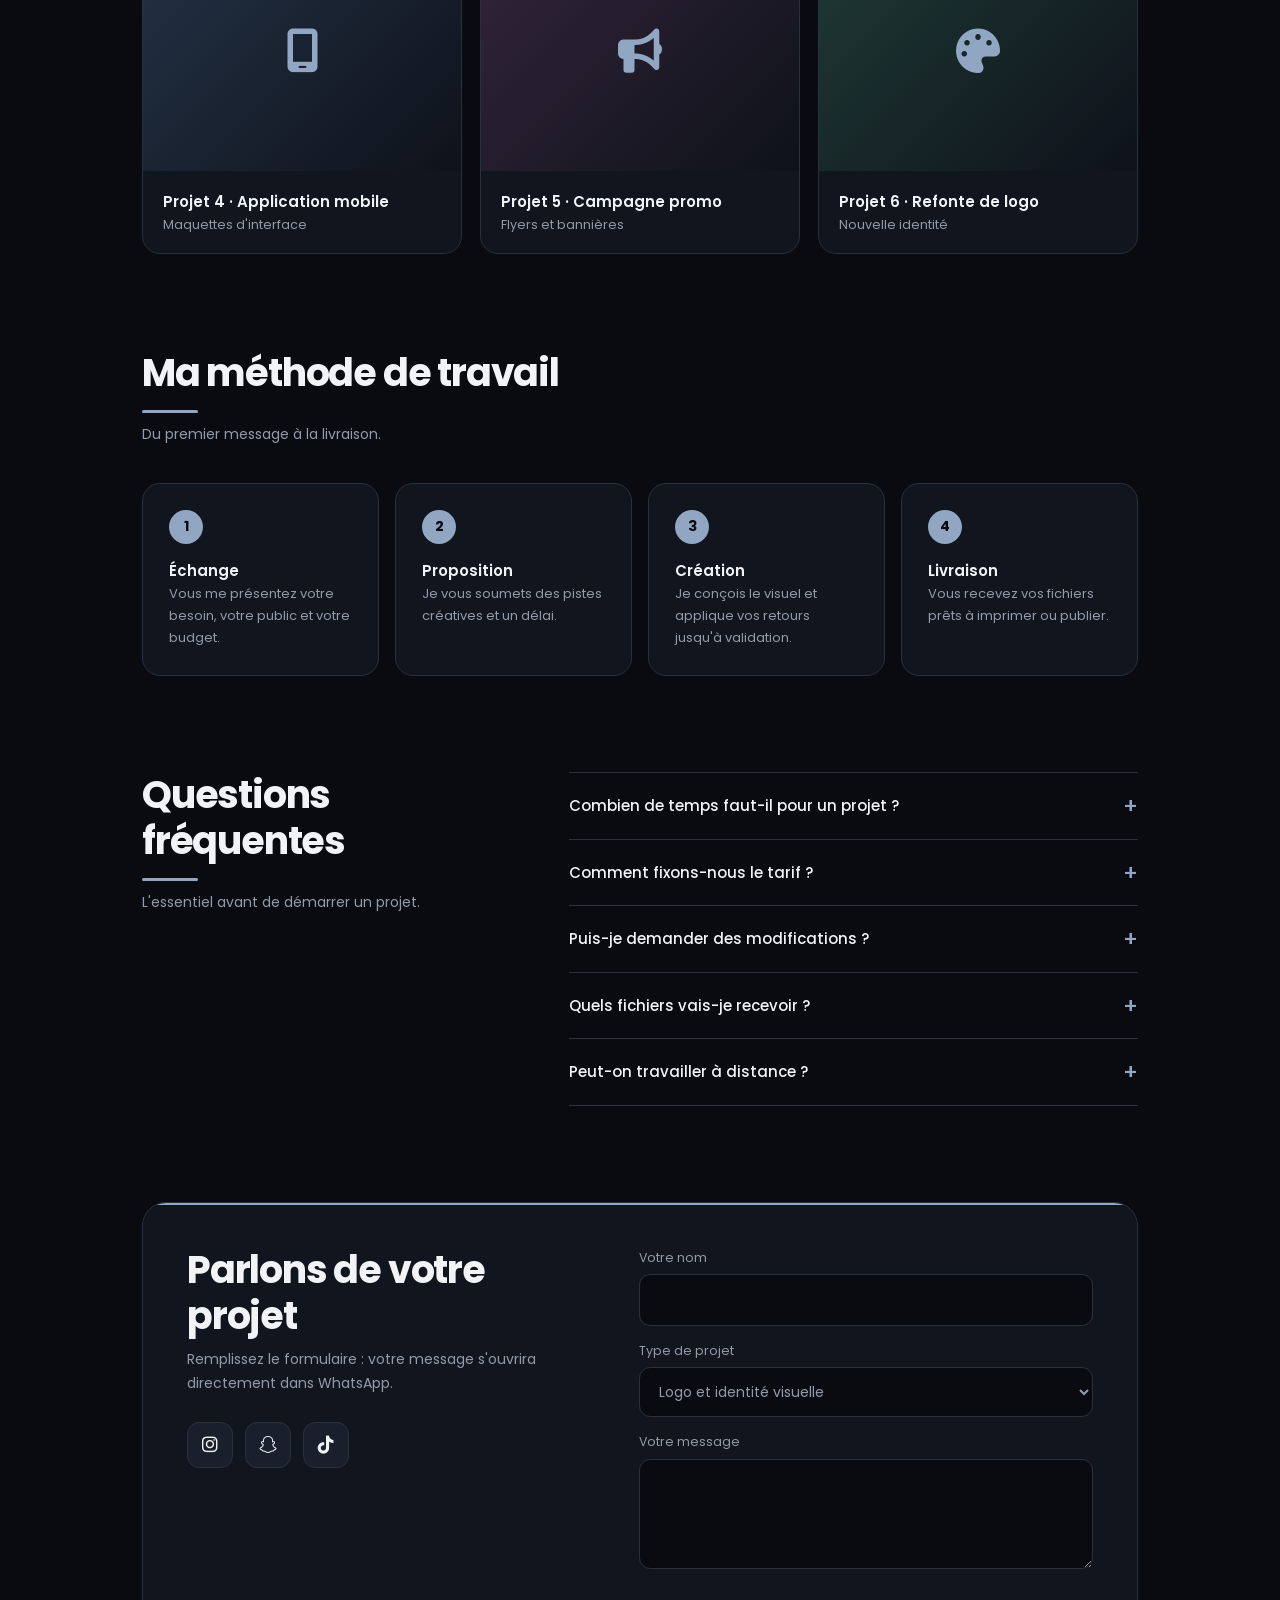
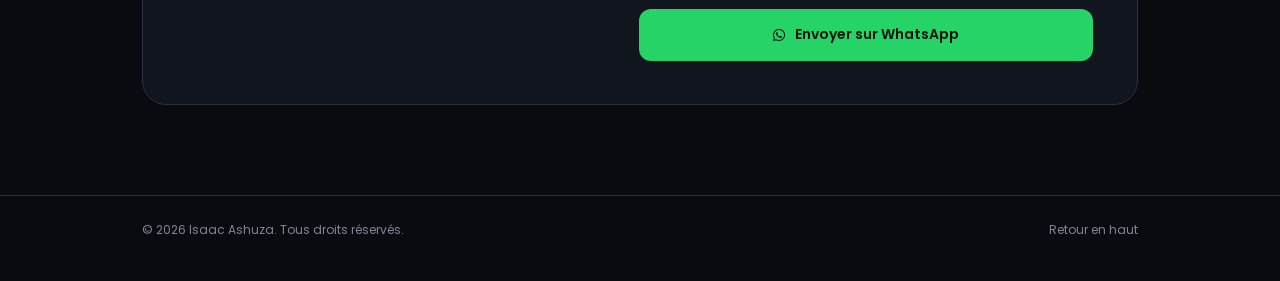
==== commit 8b192d35: "Add files via upload" ====
--- a/portfolio-pro.html
+++ b/portfolio-pro.html
@@ -39,6 +39,7 @@
         <li><a href="#contact">Contact</a></li>
       </ul>
     </nav>
+    <a class="navcta" href="#contact">Démarrer un projet</a>
     <button class="burger" id="burger" aria-label="Ouvrir le menu" aria-expanded="false" aria-controls="links"><span></span><span></span></button>
   </div>
 </header>
@@ -55,8 +56,9 @@
           <a class="btn main mag" href="https://wa.me/243971981127?text=Bonjour%20Isaac%2C%20j%27ai%20vu%20votre%20portfolio%20et%20j%27aimerais%20discuter%20d%27un%20projet." target="_blank" rel="noopener noreferrer"><i class="fab fa-whatsapp"></i>Me contacter</a>
           <a class="btn mag" href="#realisations"><i class="fas fa-images"></i>Voir mes réalisations</a>
         </div>
+        <ul class="trust rv" style="--d:.4"><li><i class="fas fa-check" aria-hidden="true"></i>Réponse rapide sur WhatsApp</li><li><i class="fas fa-check" aria-hidden="true"></i>Fichiers prêts à publier</li><li><i class="fas fa-check" aria-hidden="true"></i>Retours inclus jusqu'à validation</li></ul>
       </div>
-      <div class="photo rv" style="--d:.2"><img src="isaac.png" alt="Portrait d'Isaac Ashuza" width="320" height="320"></div>
+      <div class="photo rv" style="--d:.2"><img src="isaac.png" alt="Portrait d'Isaac Ashuza" width="320" height="320"><span class="chip c1" aria-hidden="true"><i class="fas fa-pen-nib"></i>Illustrator</span><span class="chip c2" aria-hidden="true"><i class="fas fa-layer-group"></i>Photoshop</span><span class="chip c3" aria-hidden="true"><i class="fas fa-bezier-curve"></i>Figma</span></div>
     </div>
     <span class="scroll" aria-hidden="true"></span>
   </section>
@@ -83,7 +85,7 @@
     <h2 data-r>Services</h2>
     <p class="lead" data-r>Ce que je peux réaliser pour vous.</p>
     <div class="grid">
-      <article class="card tilt" data-r style="--d:0"><i class="fas fa-pen-nib" aria-hidden="true"></i><h3>Logo et identité visuelle</h3><p>Logo, couleurs, typographies et charte graphique pour une image cohérente.</p></article>
+      <article class="card tilt" data-r style="--d:0"><i class="fas fa-pen-nib" aria-hidden="true"></i><h3>Logo et identité visuelle</h3><p>Logo, couleurs, typographies et charte graphique pour une image cohérente.</p><ul class="mini"><li>Logo</li><li>Charte graphique</li><li>Déclinaisons</li></ul></article>
       <article class="card tilt" data-r style="--d:1"><i class="fas fa-photo-film" aria-hidden="true"></i><h3>Affiches et flyers</h3><p>Supports imprimés et numériques pour vos événements et promotions.</p></article>
       <article class="card tilt" data-r style="--d:2"><i class="fas fa-hashtag" aria-hidden="true"></i><h3>Contenus réseaux sociaux</h3><p>Publications et visuels adaptés à Instagram, TikTok et Snapchat.</p></article>
       <article class="card tilt" data-r style="--d:3"><i class="fas fa-mobile-screen" aria-hidden="true"></i><h3>Design UI / UX</h3><p>Maquettes d'applications et de sites web claires et modernes.</p></article>
@@ -107,7 +109,7 @@
 
   <section id="realisations"><div class="wrap">
     <h2 data-r>Réalisations</h2>
-    <p class="lead" data-r>Une sélection de mes projets récents. Cliquez sur un thème pour filtrer.</p>
+    <p class="lead" data-r>Une sélection de mes projets récents. Filtrez par thème, puis ouvrez un projet pour voir le détail.</p>
     <div class="filters" data-r role="group" aria-label="Filtrer les projets">
       <button class="fb on" data-f="tous">Tous</button><button class="fb" data-f="identite">Identité visuelle</button><button class="fb" data-f="affiche">Affiches</button><button class="fb" data-f="social">Réseaux sociaux</button><button class="fb" data-f="ui">UI / UX</button>
     </div>
@@ -131,6 +133,21 @@
       <li data-r style="--d:2"><h3>Création</h3><p>Je conçois le visuel et applique vos retours jusqu'à validation.</p></li>
       <li data-r style="--d:3"><h3>Livraison</h3><p>Vous recevez vos fichiers prêts à imprimer ou publier.</p></li>
     </ol>
+  </div></section>
+
+  <section id="faq"><div class="wrap faq">
+    <div class="head">
+      <h2 data-r>Questions fréquentes</h2>
+      <p class="lead" data-r>L'essentiel avant de démarrer un projet.</p>
+    </div>
+    <!-- Adaptez ces réponses à votre façon de travailler -->
+    <div class="qa" data-r>
+      <details><summary>Combien de temps faut-il pour un projet ?</summary><p>Cela dépend du projet : quelques jours pour une affiche, plus pour une identité visuelle complète. Le délai exact vous est confirmé dans ma proposition, avant de commencer.</p></details>
+      <details><summary>Comment fixons-nous le tarif ?</summary><p>Le tarif est précisé dans ma proposition, après notre échange et avant le début du travail. Vous savez ce que vous payez avant que je commence.</p></details>
+      <details><summary>Puis-je demander des modifications ?</summary><p>Oui. J'applique vos retours jusqu'à ce que le visuel vous convienne et soit validé.</p></details>
+      <details><summary>Quels fichiers vais-je recevoir ?</summary><p>Des fichiers prêts à imprimer ou à publier, dans les formats adaptés à votre usage : impression, réseaux sociaux ou web.</p></details>
+      <details><summary>Peut-on travailler à distance ?</summary><p>Oui. Tout se fait en ligne, par WhatsApp, que vous soyez à Goma ou ailleurs.</p></details>
+    </div>
   </div></section>
 
   <section id="contact"><div class="wrap">
@@ -158,6 +175,20 @@
 <footer><div class="wrap"><span>© 2026 Isaac Ashuza. Tous droits réservés.</span><a href="#accueil">Retour en haut</a></div></footer>
 <button id="top" aria-label="Retour en haut"><i class="fas fa-arrow-up"></i></button>
 
+<a class="dock" id="dock" href="https://wa.me/243971981127?text=Bonjour%20Isaac%2C%20j%27ai%20vu%20votre%20portfolio%20et%20j%27aimerais%20discuter%20d%27un%20projet." target="_blank" rel="noopener noreferrer"><i class="fab fa-whatsapp" aria-hidden="true"></i>Discuter de mon projet</a>
+
+<dialog id="dlg" aria-labelledby="dt">
+  <button class="x" id="dx" aria-label="Fermer la fiche projet"><i class="fas fa-xmark" aria-hidden="true"></i></button>
+  <div class="dthumb" id="dth"><i id="dic" aria-hidden="true"></i></div>
+  <div class="dbody">
+    <p class="dcat" id="dc"></p>
+    <h3 id="dt"></h3>
+    <p id="dd"></p>
+    <div class="tags" id="dtools"></div>
+    <a class="btn main" id="dcta" href="#" target="_blank" rel="noopener noreferrer"><i class="fab fa-whatsapp"></i>Un projet similaire ? Écrivez-moi</a>
+  </div>
+</dialog>
+
 <script src="script.js" defer></script>
 </body>
 </html>
--- a/style.css
+++ b/style.css
@@ -276,3 +276,84 @@
   .card:active,.stat:active,.steps li:active{border-color:var(--accent)}
   .proj:active{transform:translateY(-4px)}
 }
+
+/* ==========================================================
+   STRUCTURE « LANDING PAGE PRO »
+   (bouton d'action, preuves de confiance, grille bento,
+   fiches projet, FAQ, barre d'action mobile)
+   ========================================================== */
+
+/* En-tête : bouton d'action toujours visible */
+.navcta{padding:9px 18px;border-radius:10px;background:var(--accent);color:#090B10;font-size:13px;font-weight:600;transition:background .25s,transform .35s var(--ease),box-shadow .3s}
+.navcta:hover{background:var(--accent-2);transform:translateY(-2px);box-shadow:0 10px 26px -10px rgba(145,166,195,.6)}
+
+/* Accueil : preuves de confiance et pastilles flottantes */
+.trust{display:flex;flex-wrap:wrap;gap:8px 22px;list-style:none;margin-top:26px;font-size:12.5px;color:var(--muted)}
+.trust i{color:#3DDC84;margin-right:7px;font-size:11px}
+.chip{position:absolute;display:flex;align-items:center;gap:8px;padding:8px 13px;font-size:12px;font-weight:500;white-space:nowrap;background:rgba(17,21,29,.72);backdrop-filter:blur(10px);border:1px solid var(--border);border-radius:12px;animation:bob 6s ease-in-out infinite}
+.chip i{color:var(--accent)}
+.chip.c1{top:6%;left:-12%}
+.chip.c2{bottom:12%;left:-16%;animation-delay:-2s}
+.chip.c3{top:46%;right:-10%;animation-delay:-4s}
+@keyframes bob{50%{transform:translateY(-10px)}}
+
+/* Services : grille bento */
+.grid .card:first-child{display:flex;flex-direction:column}
+.mini{display:flex;flex-wrap:wrap;gap:8px;list-style:none;margin-top:auto;padding-top:26px}
+.mini li{padding:7px 13px;border:1px solid var(--border);border-radius:9px;background:var(--surface-2);font-size:12px;color:#C7D0DC}
+@media(min-width:821px){
+  .grid{grid-template-columns:repeat(4,1fr)}
+  .grid .card:nth-child(1){grid-column:span 2;grid-row:span 2;padding:36px}
+  .grid .card:nth-child(2){grid-column:span 2}
+  .grid .card:first-child h3{font-size:22px;letter-spacing:-.5px}
+  .grid .card:first-child p{font-size:14px;max-width:36ch}
+}
+
+/* Réalisations : fiche projet */
+.proj{cursor:pointer}
+dialog{margin:auto;width:min(560px,calc(100% - 32px));max-height:calc(100dvh - 32px);padding:0;overflow:auto;border:1px solid var(--border);border-radius:22px;background:var(--surface);color:var(--text);box-shadow:0 40px 100px -30px rgba(0,0,0,.8)}
+dialog[open]{animation:pop .45s var(--ease)}
+dialog::backdrop{background:rgba(5,7,10,.72);backdrop-filter:blur(6px)}
+dialog[open]::backdrop{animation:fade .3s}
+@keyframes fade{from{opacity:0}}
+body.mouse dialog,body.mouse dialog button,body.mouse dialog a{cursor:auto}
+.x{position:absolute;top:14px;right:14px;z-index:2;width:40px;height:40px;border-radius:50%;border:1px solid var(--border);background:rgba(9,11,16,.7);cursor:pointer;transition:border-color .25s,transform .35s var(--ease)}
+.x:hover{border-color:var(--accent);transform:rotate(90deg)}
+.dthumb{aspect-ratio:16/9;display:grid;place-items:center;font-size:56px;color:var(--accent);background:linear-gradient(135deg,var(--g1,#1A202B),var(--g2,#0E121A))}
+.dbody{padding:26px 28px 30px}
+.dcat{color:var(--accent);font-size:12.5px;font-weight:500}
+.dbody h3{font-size:22px;letter-spacing:-.5px;margin:4px 0 10px}
+.dbody p:not(.dcat){color:#B7C1CE;font-size:14px}
+.dbody .tags{margin:18px 0 24px}
+.dbody .btn{width:100%;justify-content:center}
+
+/* FAQ */
+.faq{display:grid;grid-template-columns:1fr 1.5fr;gap:48px;align-items:start}
+.faq .head{position:sticky;top:96px}
+.faq .lead{margin-bottom:0}
+.qa details{border-bottom:1px solid var(--border)}
+.qa details:first-child{border-top:1px solid var(--border)}
+.qa summary{display:flex;justify-content:space-between;align-items:center;gap:16px;padding:20px 0;font-size:15px;font-weight:500;cursor:pointer;list-style:none}
+.qa summary::-webkit-details-marker{display:none}
+.qa summary::after{content:"+";flex:none;font-size:22px;line-height:1;color:var(--accent);transition:transform .35s var(--ease)}
+.qa details[open] summary::after{transform:rotate(45deg)}
+.qa details p{color:var(--muted);font-size:14px;padding:0 40px 22px 0;max-width:60ch}
+body.mouse summary{cursor:none}
+@supports (interpolate-size:allow-keywords){
+  .qa details{interpolate-size:allow-keywords}
+  .qa details::details-content{height:0;overflow:clip;transition:height .4s var(--ease),content-visibility .4s allow-discrete}
+  .qa details[open]::details-content{height:auto}
+}
+
+/* Barre d'action mobile */
+.dock{display:none}
+@media(max-width:820px){
+  .navcta{display:none}
+  .dock{display:flex;align-items:center;justify-content:center;gap:10px;position:fixed;left:14px;right:14px;bottom:calc(12px + env(safe-area-inset-bottom,0px));z-index:95;padding:14px;border-radius:14px;background:#25D366;color:#07150C;font-size:14px;font-weight:600;box-shadow:0 14px 34px -12px rgba(37,211,102,.55);transform:translateY(160%);transition:transform .5s var(--ease)}
+  .dock.show:not(.away){transform:none}
+  #top{bottom:86px}
+  footer{padding-bottom:100px}
+  .faq{grid-template-columns:1fr;gap:20px}
+  .faq .head{position:static}
+  .trust{justify-content:center}
+}
